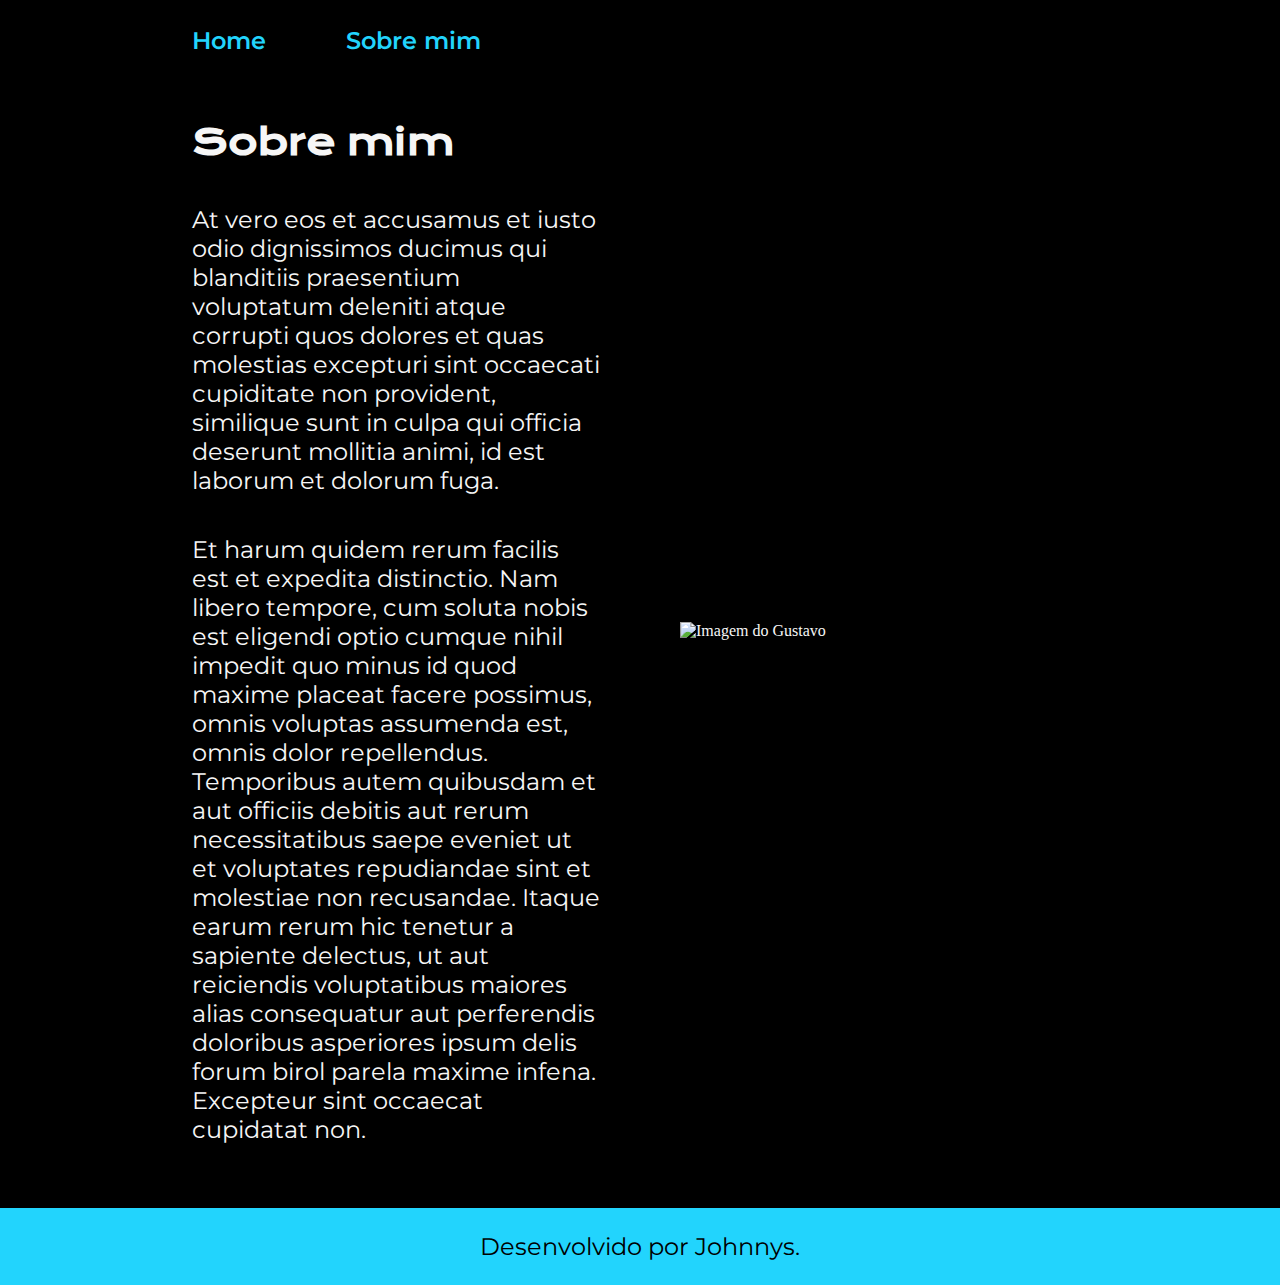
==== about.html @ 73f737f3 "Add files via upload" ====
<!DOCTYPE html>
<html lang="pt-br">
<head>
    <meta charset="UTF-8">
    <meta name="viewport" content="width=device-width, initial-scale=1.0">
    <title>Sobre mim</title>
    <link rel="stylesheet" href="./styles/style.css">
</head>
<body>
    <header class="cabecalho">
        <nav class="cabecalho__menu">
            <a class="cabecalho__menu__link" href="index.html">Home</a>
            <a class="cabecalho__menu__link" href="about.html">Sobre mim</a>
        </nav>
    </header>
    <main class="apresentacao">
        <section class="apresentacao__conteudo">
            <h1 class="apresentacao__conteudo__titulo">Sobre mim</h1>
            <p class="apresentacao__conteudo__texto">At vero eos et accusamus et iusto odio dignissimos ducimus 
                qui blanditiis praesentium voluptatum deleniti atque corrupti 
                quos dolores et quas molestias excepturi sint occaecati cupiditate 
                non provident, similique sunt in culpa qui officia deserunt 
                mollitia animi, id est laborum et dolorum fuga.</p>
            <p class="apresentacao__conteudo__texto">Et harum quidem rerum facilis est et expedita distinctio. 
                Nam libero tempore, cum soluta nobis est eligendi optio cumque 
                nihil impedit quo minus id quod maxime placeat facere possimus, 
                omnis voluptas assumenda est, omnis dolor repellendus. Temporibus 
                autem quibusdam et aut officiis debitis aut rerum necessitatibus 
                saepe eveniet ut et voluptates repudiandae sint et molestiae non 
                recusandae. Itaque earum rerum hic tenetur a sapiente delectus, 
                ut aut reiciendis voluptatibus maiores alias consequatur aut perferendis 
                doloribus asperiores ipsum delis forum birol parela maxime infena. 
                Excepteur sint occaecat cupidatat non.</p>
        </section>
        <img class="apresentacao__imagem" src="./imagem/um-homem-esta-programando-com-telas-grandes_951562-17463.jpg" alt="Imagem do Gustavo">
    </main>

    <footer class="rodape">
        <p>Desenvolvido por Johnnys.</p>
    </footer>

</body>
</html>
---- styles/style.css ----
@import url('https://fonts.googleapis.com/css2?family=Krona+One&family=Montserrat:wght@400;600&display=swap'); /*importando fontes*/
*{
    /* retirando as margem padrao*/
    margin: 0; 
    padding: 0;
}
:root{ /*variaveis de cor*/
    --cor-primaria: #000000;
    --cor-segundaria: #f6f6f6;
    --cor-terciaria: #22d4fd;
    --cor-Hover:#272727;
    --font-principal: 'Krona One', sans-serif;
    --font-segundaria: 'Montserrat', sans-serif;
}
.cabecalho{
    padding: 2% 0% 0% 15%;
}
.cabecalho__menu{
    display: flex;
    gap: 80px;

}
.cabecalho__menu__link{
    font-family: var(--font-segundaria);
    font-size: 1.5rem;
    font-weight: 600;
    color: var(--cor-terciaria);
    text-decoration: none;/*tirando a barra do link*/
}

body{
    box-sizing: border-box; 
    background-color:var(--cor-primaria); /*cor de fundo*/
    color: var(--cor-segundaria); 
}
.apresentacao{/*ultilizando um class*/
    padding: 5% 15%;/* definindo as margem do site*/
    display: flex;
    align-items: center; /*centralizando o texto*/
    justify-content: space-between; /*colocando um margem entre o texo e a foto */
    gap: 80px;
}
.apresentacao__conteudo{/*ultilizando um class*/
    width: 50%; /*definindo o tanhado do texto*/
    display: flex; /*ultilizando o flexbox*/
    flex-direction: column; /*direcionando o texto em coluna*/
    gap: 40px; /*definindo o espaço entre texto e titulo*/
}
.apresentacao__conteudo__titulo{ /*ultilizando um class*/
    font-size: 2.25rem; /* definindo o tamanho do titulo*/
    font-family: var(--font-principal) /*definindo a fonte*/
}
.Titulo-destaque{ /*ultilizando um class*/
    color: var(--cor-terciaria);
}
.apresentacao__conteudo__texto{ /*ultilizando um class*/
    font-size: 1.5rem; /* definindo o tamanho o texto*/
    font-family: var(--font-segundaria)/* definindo a fonte*/
}
.apresentacao__link{ /*ultilizando um class*/
    font-size: 2.18rem; /* tamanho da fonte*/
    display: flex;/*ultilizando o flexbox*/
    flex-direction: column;/*direcionando os botao em coluna*/
    justify-content: space-between;
    align-items: center; /* centralizando os botao*/
    gap: 32px;/*espaço entre os botao*/
}
.apresentacao__link__subtitulo{
    font-family: var(--font-principal);
    font-weight: 400;
    font-size: 1.5rem;
}
.apresentacao__link__navegacao{ /*ultilizando um class*/
    
    display: flex; /*adicionando flexbox*/
    justify-content: center;/*traz os elementos para o centro*/
    border: 2px solid var(--cor-terciaria); /*fazendo as borda do botao*/
    color: var(--cor-segundaria);/*cor dos link*/
    width: 50%;/*tamanho dos botao*/
    text-align: center; /*centralizando link*/
    border-radius: 8px; /*aredondando as ponta do batao*/
    font-size: 1.5rem; /*tamanho das fonte do link*/
    font-weight: 600;
    padding: 21.5px 0; /*ajustando as bordas do botao*/
    text-decoration: none;/*tirando a barra do link*/
    font-family: var(--font-segundaria); /*definindo fonte */
    gap: 16px;
}
.apresentacao__link__link:hover{ /*Hover para animação do botao quando passar por cima*/
    background-color: var(--cor-Hover);

}
.apresentacao__imagem{
    width: 50%;
}
.rodape{
    color: var(--cor-primaria);
    background-color: var(--cor-terciaria);
    padding: 24px;
    text-align: center;
    font-family: var(--font-segundaria);
    font-size: 1.5rem;
}
@media (max-width: 1200px){
    .cabecalho{
        padding: 10%;
    }
    .cabecalho__menu{
        justify-content: center;
    }
    .apresentacao{
    flex-direction: column-reverse;
    padding: 5%;
    }
    .apresentacao__conteudo{
        width: 50%;
    }
   
}
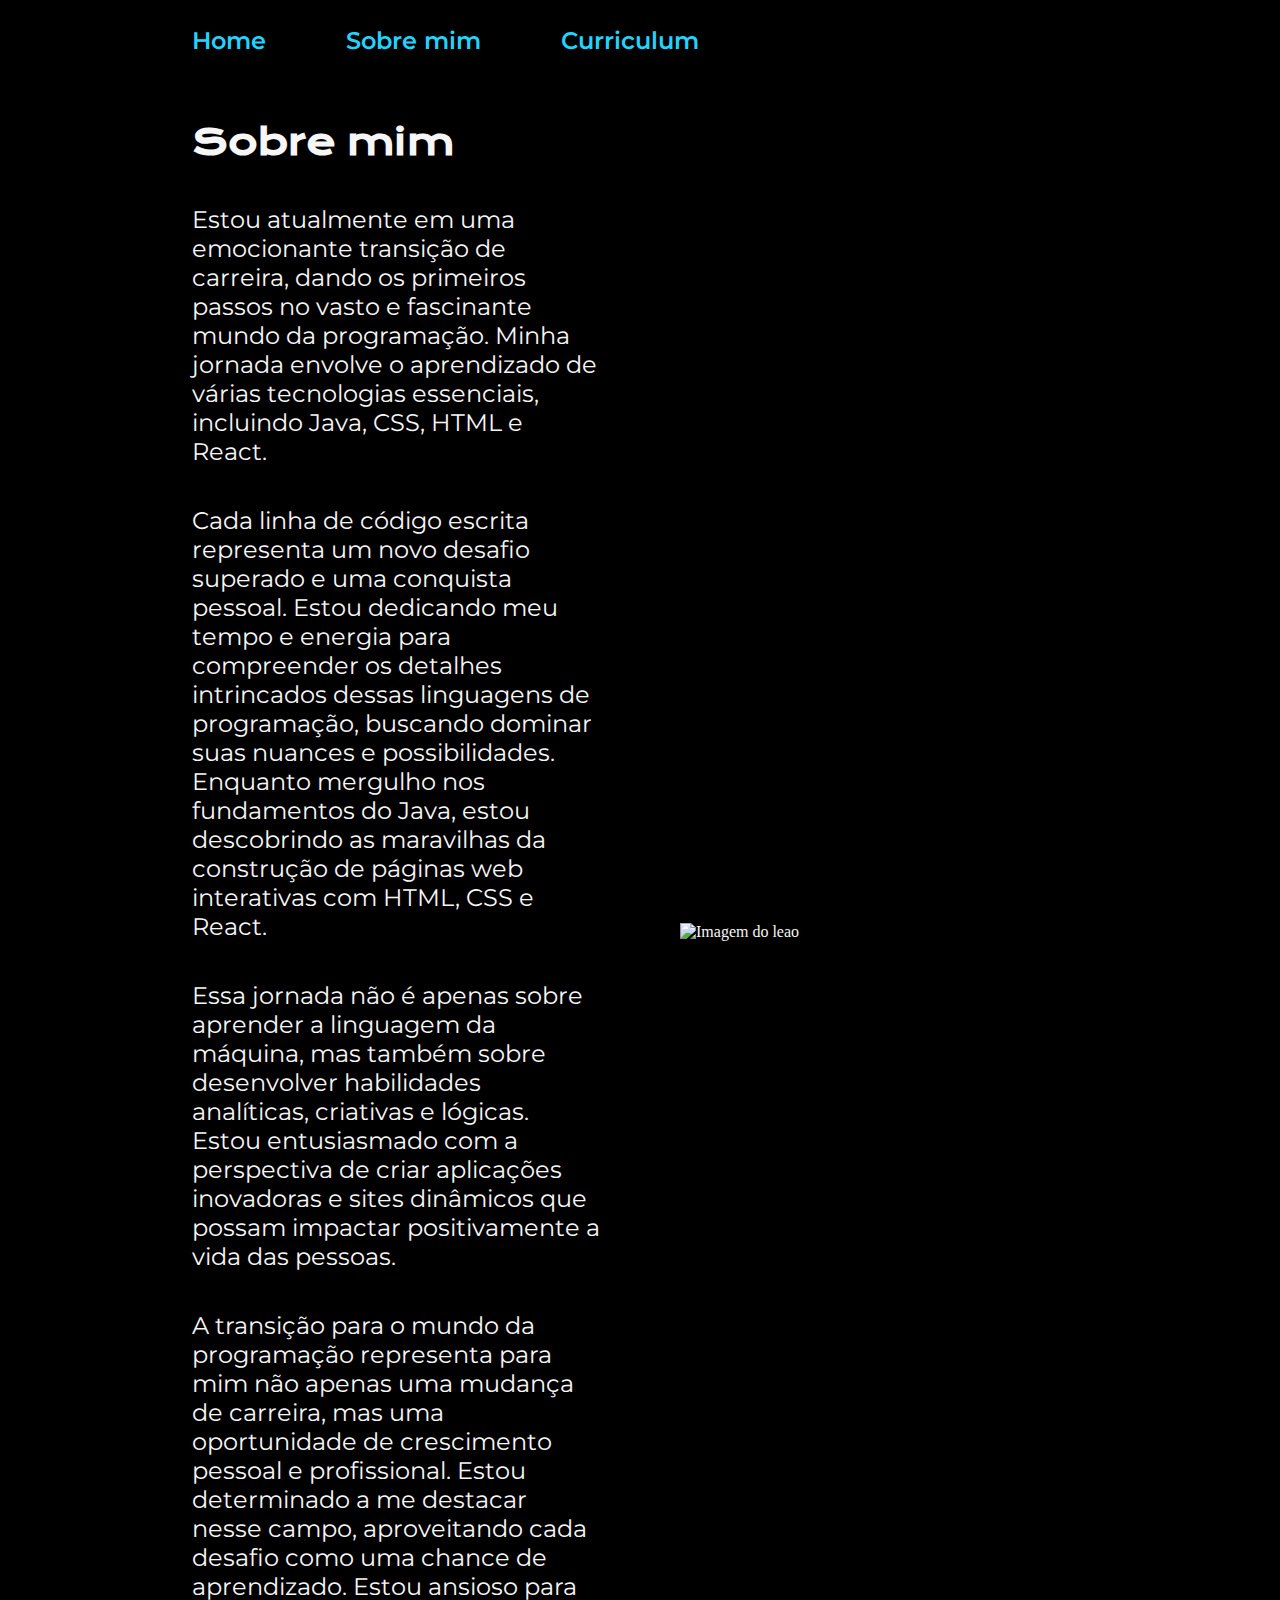
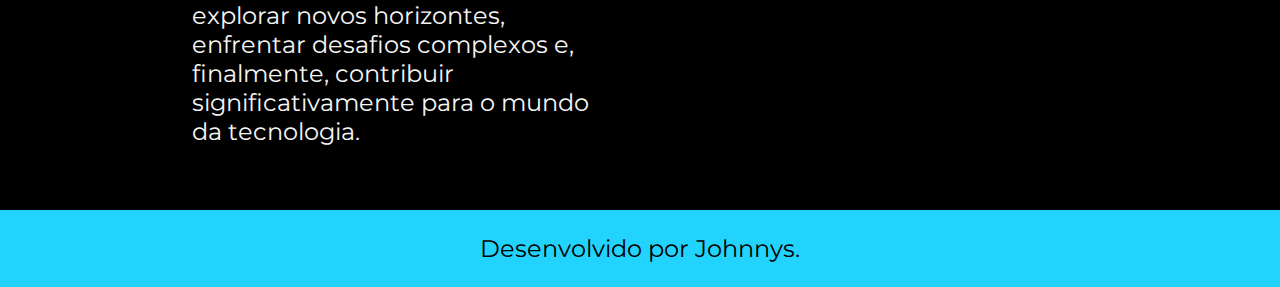
==== commit 621c86c9: "atualização about" ====
--- a/about.html
+++ b/about.html
@@ -11,28 +11,39 @@
         <nav class="cabecalho__menu">
             <a class="cabecalho__menu__link" href="index.html">Home</a>
             <a class="cabecalho__menu__link" href="about.html">Sobre mim</a>
+            <a class="cabecalho__menu__link" href="curriculum.html">Curriculum</a>
         </nav>
     </header>
     <main class="apresentacao">
         <section class="apresentacao__conteudo">
             <h1 class="apresentacao__conteudo__titulo">Sobre mim</h1>
-            <p class="apresentacao__conteudo__texto">At vero eos et accusamus et iusto odio dignissimos ducimus 
-                qui blanditiis praesentium voluptatum deleniti atque corrupti 
-                quos dolores et quas molestias excepturi sint occaecati cupiditate 
-                non provident, similique sunt in culpa qui officia deserunt 
-                mollitia animi, id est laborum et dolorum fuga.</p>
-            <p class="apresentacao__conteudo__texto">Et harum quidem rerum facilis est et expedita distinctio. 
-                Nam libero tempore, cum soluta nobis est eligendi optio cumque 
-                nihil impedit quo minus id quod maxime placeat facere possimus, 
-                omnis voluptas assumenda est, omnis dolor repellendus. Temporibus 
-                autem quibusdam et aut officiis debitis aut rerum necessitatibus 
-                saepe eveniet ut et voluptates repudiandae sint et molestiae non 
-                recusandae. Itaque earum rerum hic tenetur a sapiente delectus, 
-                ut aut reiciendis voluptatibus maiores alias consequatur aut perferendis 
-                doloribus asperiores ipsum delis forum birol parela maxime infena. 
-                Excepteur sint occaecat cupidatat non.</p>
+            <p class="apresentacao__conteudo__texto">
+                Estou atualmente em uma emocionante transição de carreira,
+                dando os primeiros passos no vasto e fascinante mundo da programação. Minha jornada envolve o
+                aprendizado de várias tecnologias essenciais, incluindo Java, CSS, HTML e React.
+            </p>
+            <p class="apresentacao__conteudo__texto">
+                Cada linha de código escrita representa um novo desafio
+                superado e uma conquista pessoal. Estou dedicando meu tempo e energia para compreender os detalhes
+                intrincados dessas linguagens de programação, buscando dominar suas nuances e possibilidades.
+                Enquanto mergulho nos fundamentos do Java, estou descobrindo as maravilhas da construção de páginas web
+                interativas com HTML, CSS e React.
+            </p>
+            <p class="apresentacao__conteudo__texto">
+                Essa jornada não é apenas sobre aprender a linguagem da máquina,
+                mas também sobre desenvolver habilidades analíticas, criativas e lógicas. Estou entusiasmado com a
+                perspectiva de criar aplicações inovadoras e sites dinâmicos que possam impactar positivamente a vida das
+                pessoas.
+            </p>
+            <p class="apresentacao__conteudo__texto">
+                A transição para o mundo da programação representa para mim não apenas
+                uma mudança de carreira, mas uma oportunidade de crescimento pessoal e profissional. Estou determinado a me
+                destacar nesse campo, aproveitando cada desafio como uma chance de aprendizado. Estou ansioso para explorar
+                novos horizontes, enfrentar desafios complexos e, finalmente, contribuir significativamente para o mundo da
+                tecnologia.
+            </p>
         </section>
-        <img class="apresentacao__imagem" src="./imagem/um-homem-esta-programando-com-telas-grandes_951562-17463.jpg" alt="Imagem do Gustavo">
+        <img class="apresentacao__imagem" src="./imagem/imagem leao.jpg" alt="Imagem do leao">
     </main>
 
     <footer class="rodape">
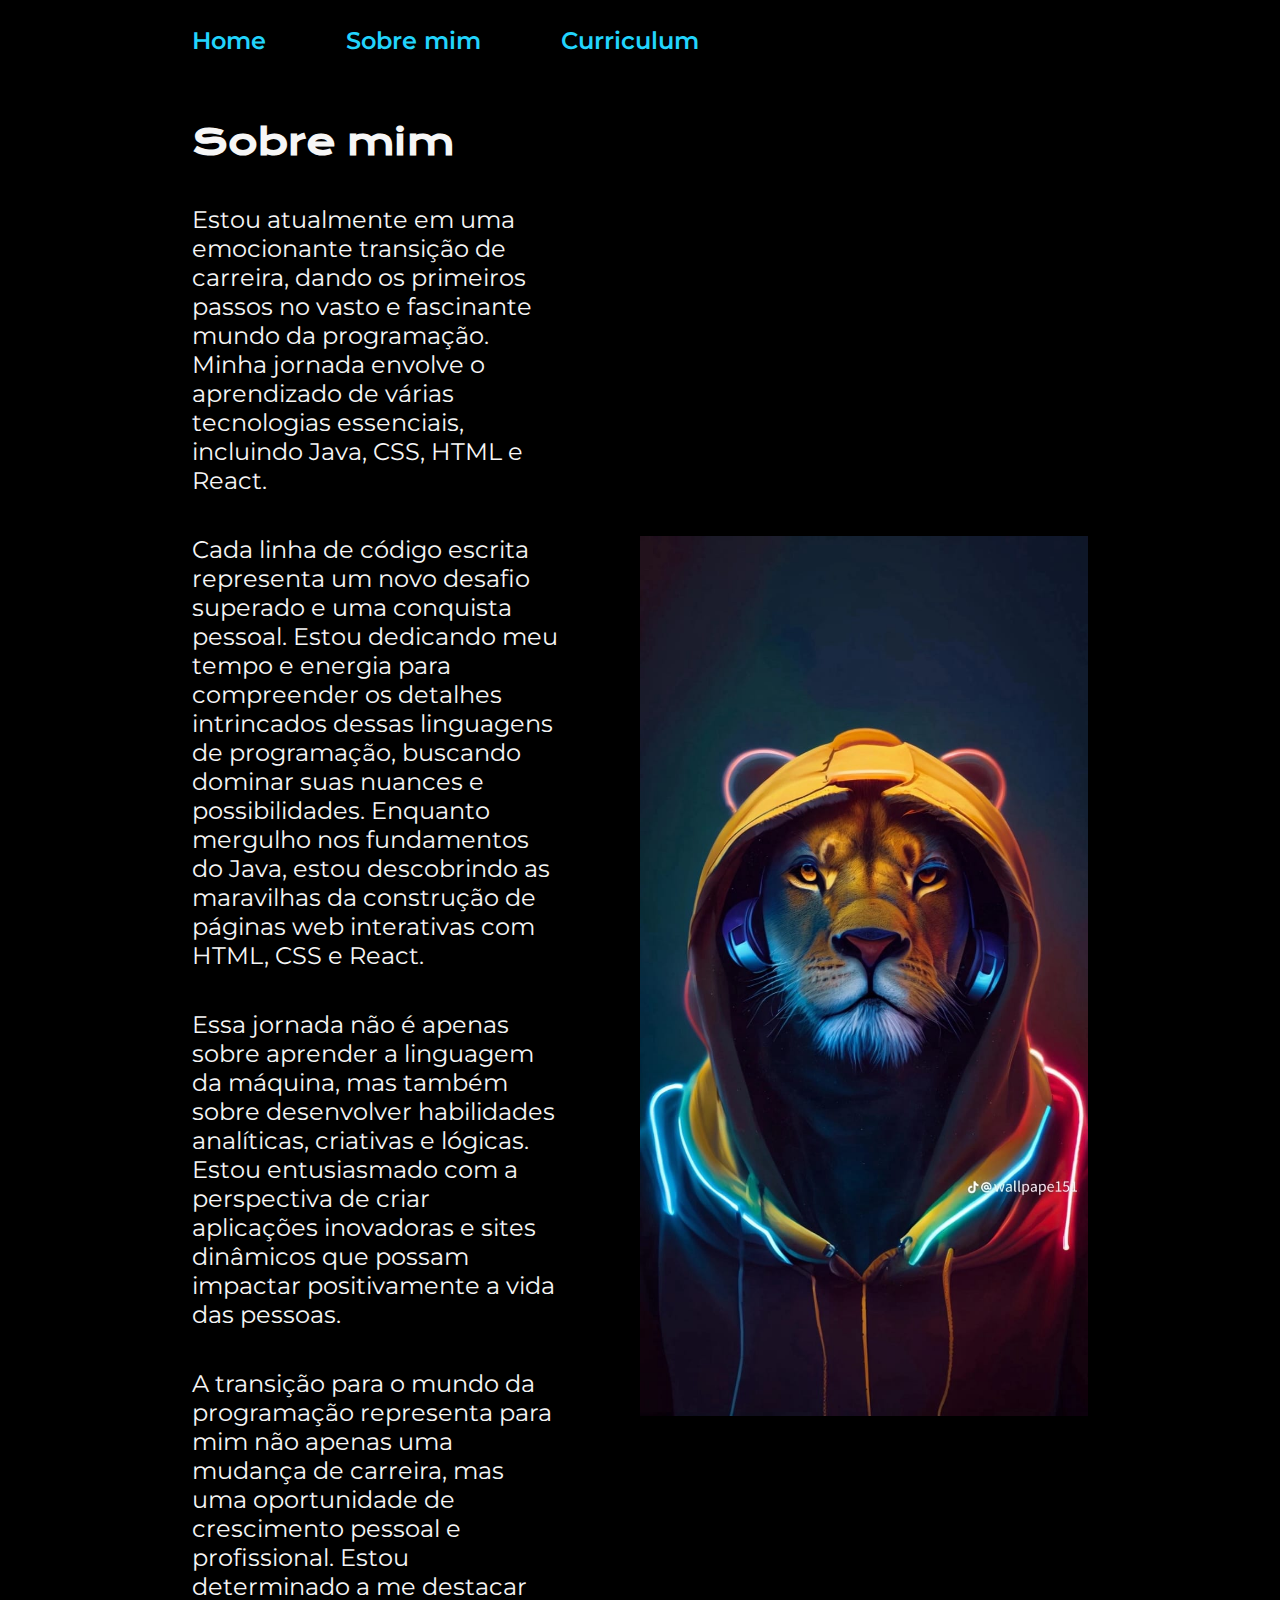
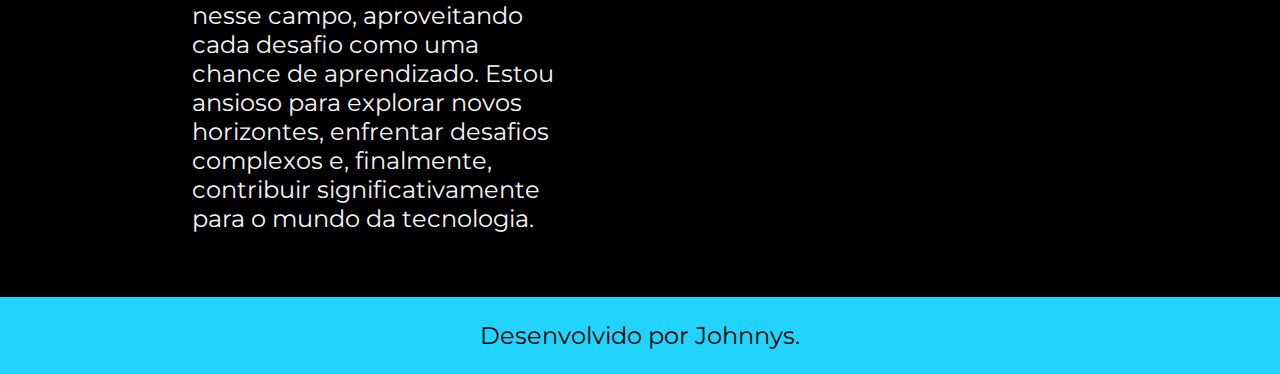
==== commit 63ab1f8c: "atualização imagem" ====
--- a/about.html
+++ b/about.html
@@ -43,7 +43,7 @@
                 tecnologia.
             </p>
         </section>
-        <img class="apresentacao__imagem" src="./imagem/imagem leao.jpg" alt="Imagem do leao">
+        <img class="apresentacao__imagem" src="./imagem/imagem_leao.jpg" alt="Imagem do leao">
     </main>
 
     <footer class="rodape">
